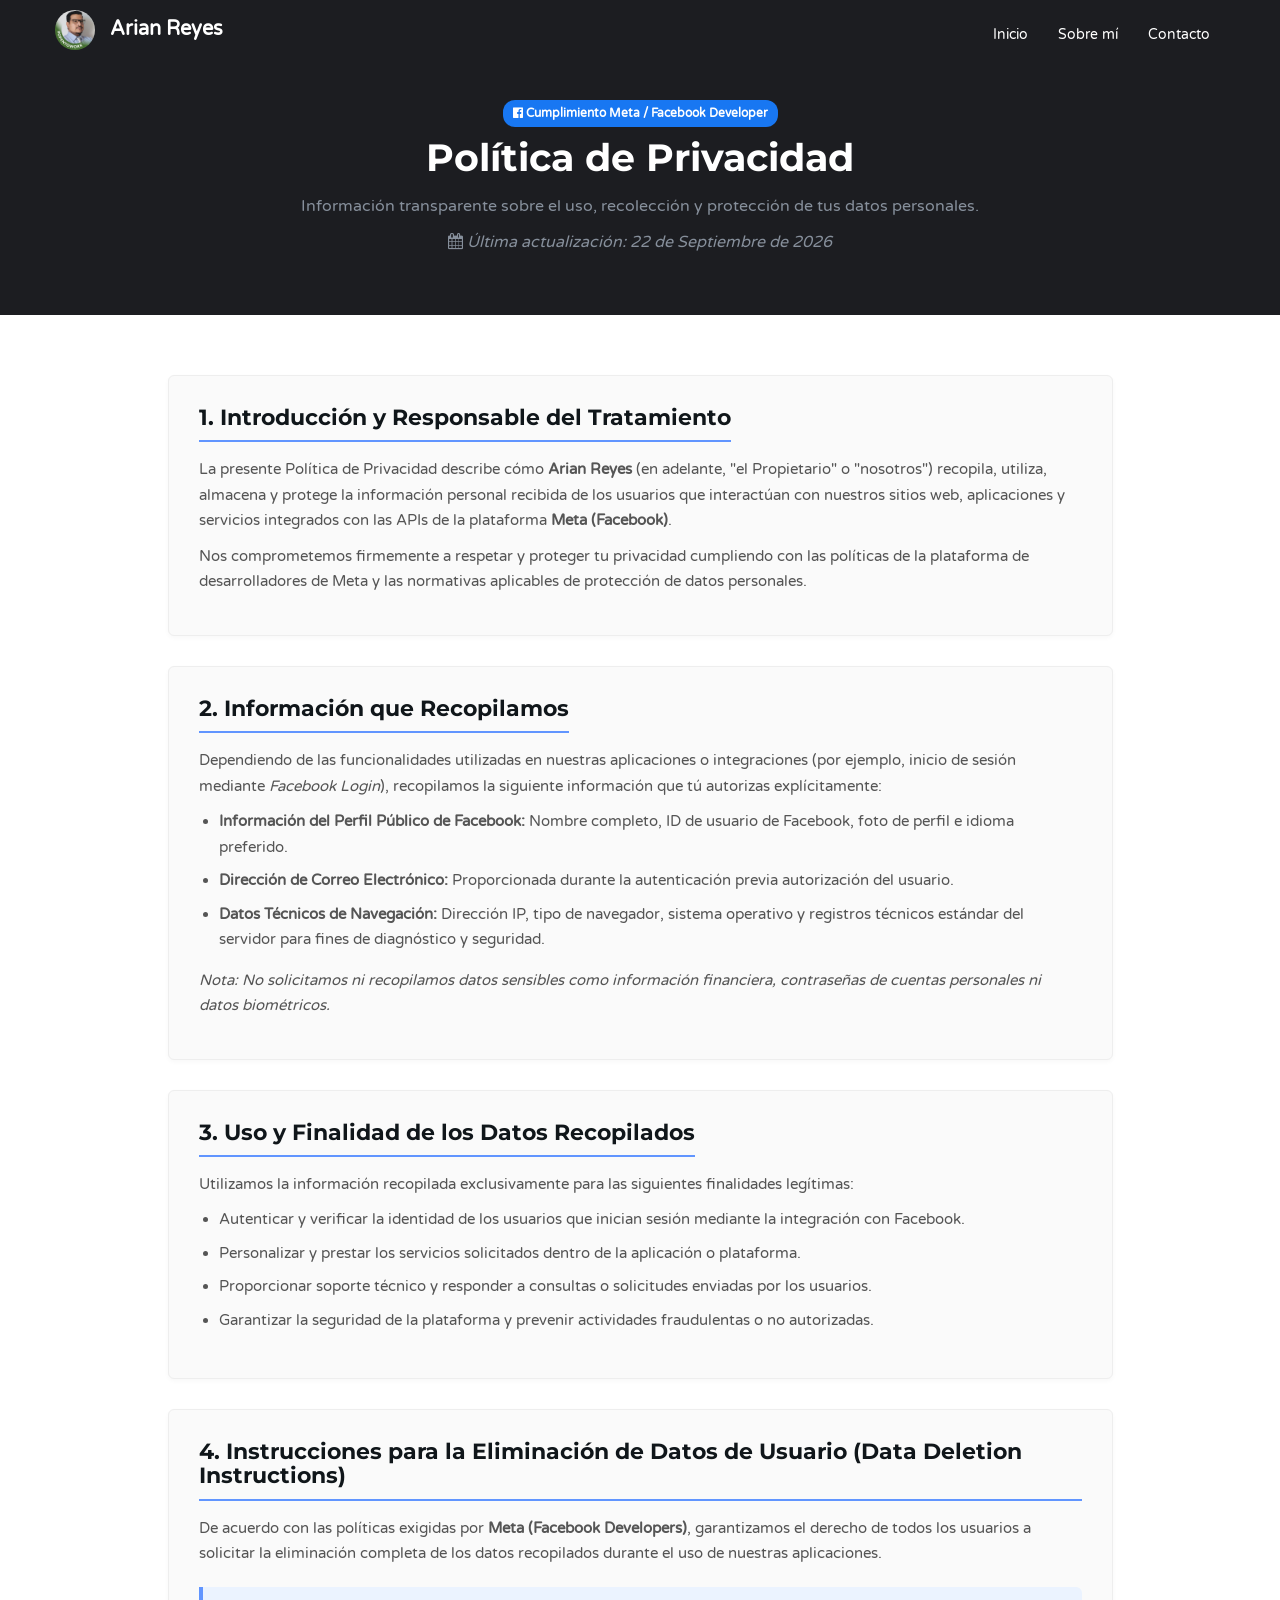
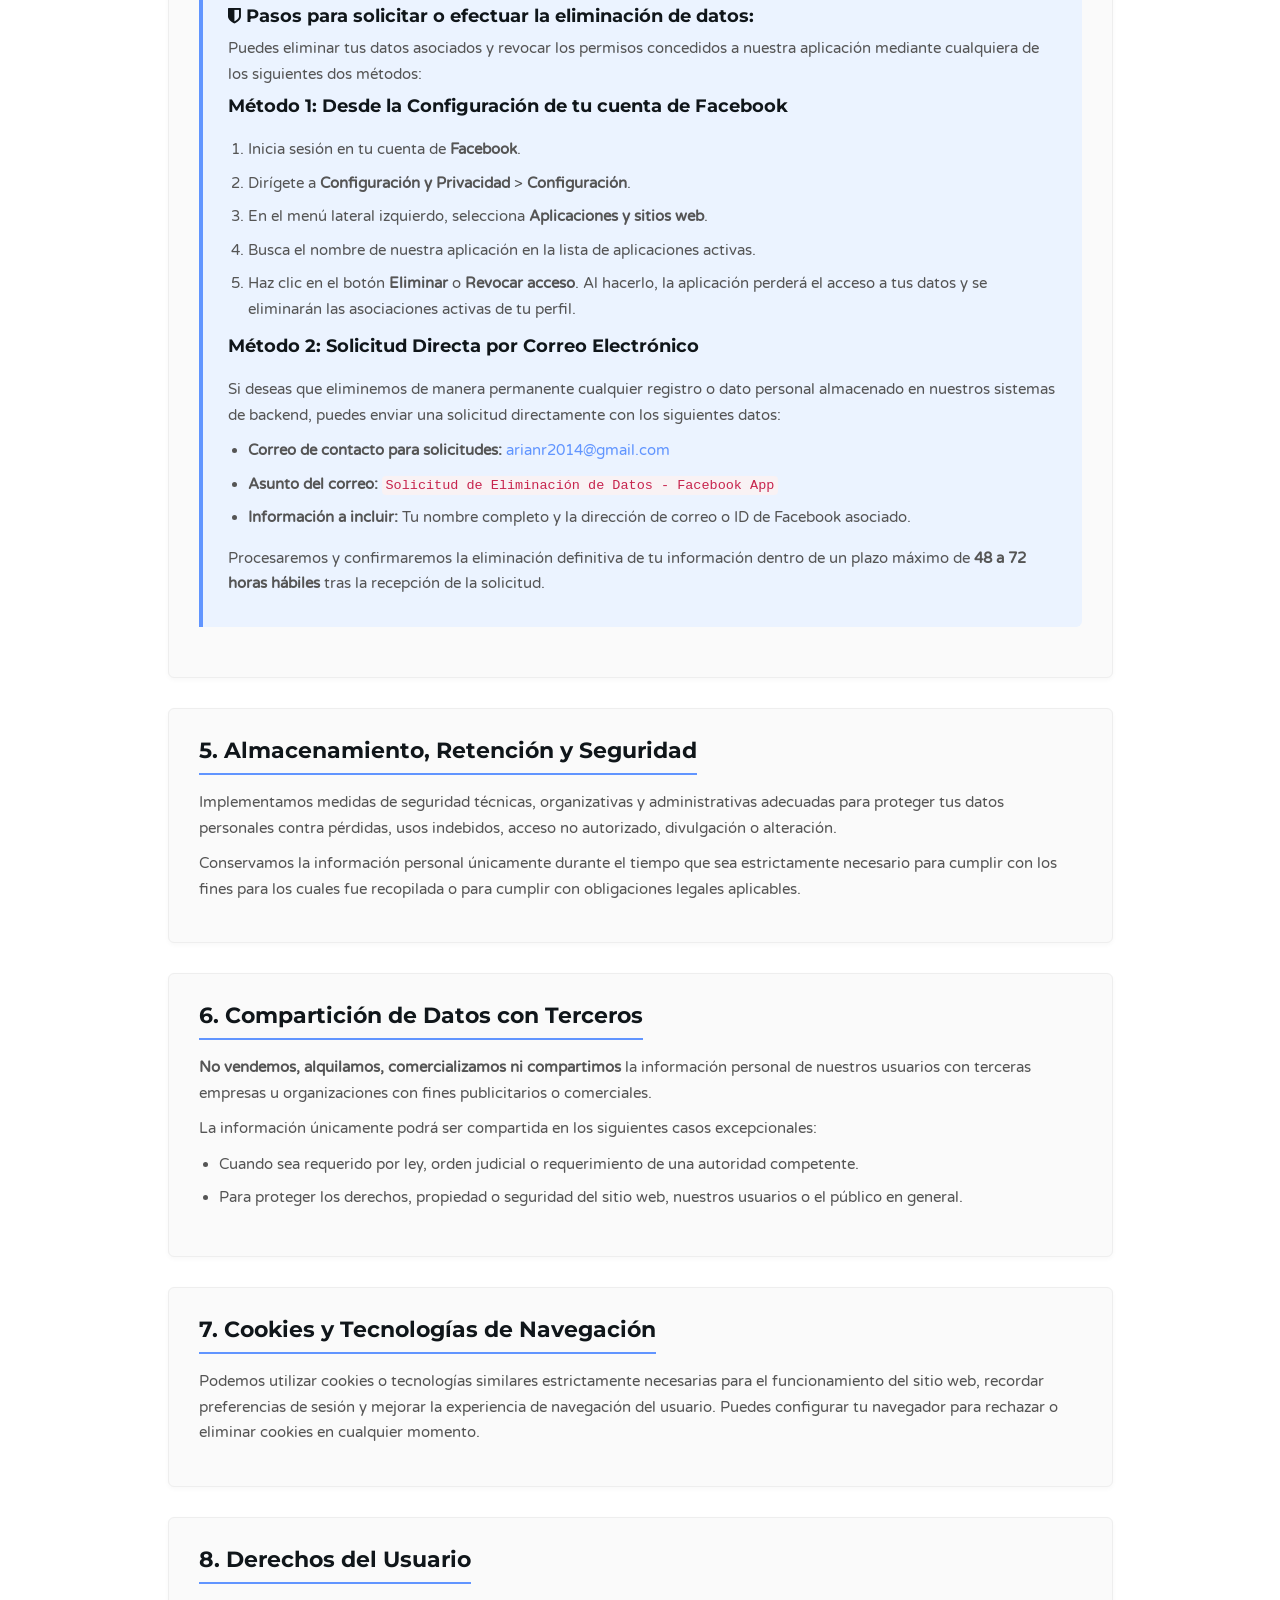
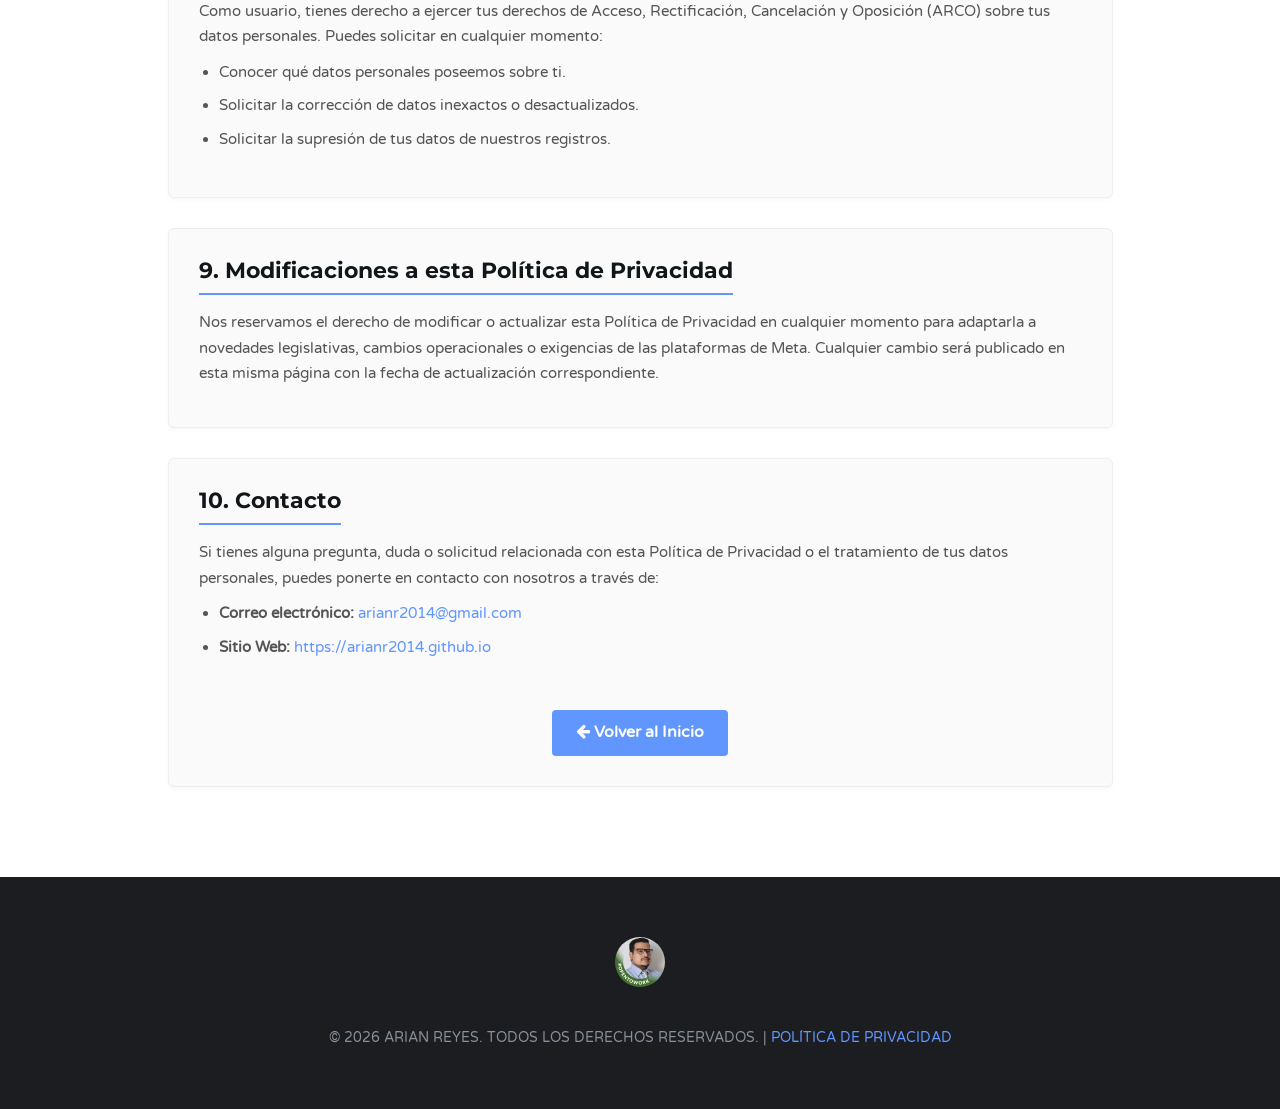
==== privacy-policy.html @ 88715444 "politicas" ====
<!DOCTYPE html>
<html lang="es">
<head>
    <meta charset="UTF-8">
    <meta http-equiv="X-UA-Compatible" content="IE=edge">
    <meta name="viewport" content="width=device-width, initial-scale=1">
    <meta name="description" content="Política de Privacidad y Términos de Protección de Datos para las aplicaciones e integraciones de Arian Reyes con la plataforma Facebook / Meta.">
    <meta name="robots" content="index, follow">
    <title>Política de Privacidad | Arian Reyes</title>

    <!-- Google font -->
    <link href="https://fonts.googleapis.com/css?family=Montserrat:400,700%7CVarela+Round" rel="stylesheet">

    <!-- Bootstrap -->
    <link type="text/css" rel="stylesheet" href="./css/bootstrap.min.css">

    <!-- Font Awesome Icon -->
    <link type="text/css" rel="stylesheet" href="./css/font-awesome.min.css">

    <!-- Custom stlylesheet -->
    <link type="text/css" rel="stylesheet" href="./css/style.css">

    <style>
        .privacy-header {
            padding: 100px 0 50px 0;
            background-color: #1C1D21;
            color: #FFF;
            text-align: center;
            position: relative;
        }

        .privacy-header h1 {
            color: #FFF;
            font-size: 38px;
            margin-bottom: 15px;
        }

        .privacy-header p {
            color: #868F9B;
            font-size: 16px;
        }

        .privacy-content {
            padding: 60px 0;
            background-color: #FFF;
        }

        .privacy-card {
            background: #FAFAFA;
            border: 1px solid #EEE;
            border-radius: 6px;
            padding: 30px;
            margin-bottom: 30px;
            box-shadow: 0 2px 5px rgba(0,0,0,0.03);
            transition: all 0.3s ease;
        }

        .privacy-card:hover {
            box-shadow: 0 5px 15px rgba(0,0,0,0.08);
        }

        .privacy-card h2 {
            font-size: 22px;
            color: #10161A;
            margin-bottom: 15px;
            padding-bottom: 10px;
            border-bottom: 2px solid #6195FF;
            display: inline-block;
        }

        .privacy-card h3 {
            font-size: 18px;
            color: #10161A;
            margin-top: 20px;
            margin-bottom: 10px;
        }

        .privacy-card p, .privacy-card li {
            color: #555;
            font-size: 15px;
            line-height: 1.7;
        }

        .privacy-card ul, .privacy-card ol {
            padding-left: 20px;
            margin-bottom: 15px;
        }

        .privacy-card ul li {
            list-style-type: disc;
            margin-bottom: 8px;
        }

        .privacy-card ol li {
            list-style-type: decimal;
            margin-bottom: 8px;
        }

        .meta-highlight-box {
            background-color: #EBF3FF;
            border-left: 4px solid #6195FF;
            padding: 20px 25px;
            margin: 20px 0;
            border-radius: 0 6px 6px 0;
        }

        .meta-highlight-box h3 {
            color: #10161A;
            margin-top: 0;
        }

        .badge-meta {
            background-color: #1877F2;
            color: #FFF;
            padding: 4px 10px;
            border-radius: 12px;
            font-size: 12px;
            font-weight: 600;
            display: inline-block;
            margin-bottom: 10px;
        }

        .last-updated {
            font-style: italic;
            color: #868F9B;
            font-size: 14px;
            margin-top: 10px;
        }

        .btn-custom-back {
            background-color: #6195FF;
            color: #FFF !important;
            padding: 10px 24px;
            border-radius: 4px;
            font-weight: 700;
            display: inline-block;
            margin-top: 20px;
            transition: background-color 0.2s ease;
        }

        .btn-custom-back:hover {
            background-color: #447BE6;
        }
    </style>
</head>

<body>
    <!-- Header / Navbar -->
    <header>
        <nav id="nav" class="navbar navbar-default navbar-fixed-top" style="background-color: #1C1D21; padding: 10px 0;">
            <div class="container">
                <div class="navbar-header">
                    <!-- Logo -->
                    <div class="navbar-brand">
                        <a href="./index.html" style="color: #FFF; font-weight: 700; font-size: 20px; text-decoration: none;">
                            <img class="logo" src="./img/arianreyes.jpg" alt="Arian Reyes" style="max-height: 40px; border-radius: 50%; display: inline-block; margin-right: 10px;">
                            Arian Reyes
                        </a>
                    </div>
                </div>

                <!-- Navigation links -->
                <ul class="main-nav nav navbar-nav navbar-right">
                    <li><a href="./index.html#home" style="color: #FFF;">Inicio</a></li>
                    <li><a href="./index.html#about" style="color: #FFF;">Sobre mí</a></li>
                    <li><a href="./index.html#contact" style="color: #FFF;">Contacto</a></li>
                </ul>
            </div>
        </nav>
    </header>

    <!-- Page Title Header -->
    <div class="privacy-header">
        <div class="container">
            <span class="badge-meta"><i class="fa fa-facebook-official"></i> Cumplimiento Meta / Facebook Developer</span>
            <h1>Política de Privacidad</h1>
            <p>Información transparente sobre el uso, recolección y protección de tus datos personales.</p>
            <p class="last-updated"><i class="fa fa-calendar"></i> Última actualización: 22 de Septiembre de 2026</p>
        </div>
    </div>

    <!-- Main Content -->
    <div class="privacy-content">
        <div class="container">
            <div class="row">
                <div class="col-md-10 col-md-offset-1">

                    <!-- Section 1 -->
                    <div class="privacy-card" id="introduccion">
                        <h2>1. Introducción y Responsable del Tratamiento</h2>
                        <p>La presente Política de Privacidad describe cómo <strong>Arian Reyes</strong> (en adelante, "el Propietario" o "nosotros") recopila, utiliza, almacena y protege la información personal recibida de los usuarios que interactúan con nuestros sitios web, aplicaciones y servicios integrados con las APIs de la plataforma <strong>Meta (Facebook)</strong>.</p>
                        <p>Nos comprometemos firmemente a respetar y proteger tu privacidad cumpliendo con las políticas de la plataforma de desarrolladores de Meta y las normativas aplicables de protección de datos personales.</p>
                    </div>

                    <!-- Section 2 -->
                    <div class="privacy-card" id="datos-recopilados">
                        <h2>2. Información que Recopilamos</h2>
                        <p>Dependiendo de las funcionalidades utilizadas en nuestras aplicaciones o integraciones (por ejemplo, inicio de sesión mediante <em>Facebook Login</em>), recopilamos la siguiente información que tú autorizas explícitamente:</p>
                        <ul>
                            <li><strong>Información del Perfil Público de Facebook:</strong> Nombre completo, ID de usuario de Facebook, foto de perfil e idioma preferido.</li>
                            <li><strong>Dirección de Correo Electrónico:</strong> Proporcionada durante la autenticación previa autorización del usuario.</li>
                            <li><strong>Datos Técnicos de Navegación:</strong> Dirección IP, tipo de navegador, sistema operativo y registros técnicos estándar del servidor para fines de diagnóstico y seguridad.</li>
                        </ul>
                        <p><em>Nota: No solicitamos ni recopilamos datos sensibles como información financiera, contraseñas de cuentas personales ni datos biométricos.</em></p>
                    </div>

                    <!-- Section 3 -->
                    <div class="privacy-card" id="uso-informacion">
                        <h2>3. Uso y Finalidad de los Datos Recopilados</h2>
                        <p>Utilizamos la información recopilada exclusivamente para las siguientes finalidades legítimas:</p>
                        <ul>
                            <li>Autenticar y verificar la identidad de los usuarios que inician sesión mediante la integración con Facebook.</li>
                            <li>Personalizar y prestar los servicios solicitados dentro de la aplicación o plataforma.</li>
                            <li>Proporcionar soporte técnico y responder a consultas o solicitudes enviadas por los usuarios.</li>
                            <li>Garantizar la seguridad de la plataforma y prevenir actividades fraudulentas o no autorizadas.</li>
                        </ul>
                    </div>

                    <!-- Section 4 - Facebook Meta Required Data Deletion -->
                    <div class="privacy-card" id="eliminacion-datos">
                        <h2>4. Instrucciones para la Eliminación de Datos de Usuario (Data Deletion Instructions)</h2>
                        <p>De acuerdo con las políticas exigidas por <strong>Meta (Facebook Developers)</strong>, garantizamos el derecho de todos los usuarios a solicitar la eliminación completa de los datos recopilados durante el uso de nuestras aplicaciones.</p>
                        
                        <div class="meta-highlight-box">
                            <h3><i class="fa fa-shield"></i> Pasos para solicitar o efectuar la eliminación de datos:</h3>
                            <p>Puedes eliminar tus datos asociados y revocar los permisos concedidos a nuestra aplicación mediante cualquiera de los siguientes dos métodos:</p>

                            <h4>Método 1: Desde la Configuración de tu cuenta de Facebook</h4>
                            <ol>
                                <li>Inicia sesión en tu cuenta de <strong>Facebook</strong>.</li>
                                <li>Dirígete a <strong>Configuración y Privacidad</strong> &gt; <strong>Configuración</strong>.</li>
                                <li>En el menú lateral izquierdo, selecciona <strong>Aplicaciones y sitios web</strong>.</li>
                                <li>Busca el nombre de nuestra aplicación en la lista de aplicaciones activas.</li>
                                <li>Haz clic en el botón <strong>Eliminar</strong> o <strong>Revocar acceso</strong>. Al hacerlo, la aplicación perderá el acceso a tus datos y se eliminarán las asociaciones activas de tu perfil.</li>
                            </ol>

                            <h4>Método 2: Solicitud Directa por Correo Electrónico</h4>
                            <p>Si deseas que eliminemos de manera permanente cualquier registro o dato personal almacenado en nuestros sistemas de backend, puedes enviar una solicitud directamente con los siguientes datos:</p>
                            <ul>
                                <li><strong>Correo de contacto para solicitudes:</strong> <a href="mailto:arianr2014@gmail.com">arianr2014@gmail.com</a></li>
                                <li><strong>Asunto del correo:</strong> <code>Solicitud de Eliminación de Datos - Facebook App</code></li>
                                <li><strong>Información a incluir:</strong> Tu nombre completo y la dirección de correo o ID de Facebook asociado.</li>
                            </ul>
                            <p>Procesaremos y confirmaremos la eliminación definitiva de tu información dentro de un plazo máximo de <strong>48 a 72 horas hábiles</strong> tras la recepción de la solicitud.</p>
                        </div>
                    </div>

                    <!-- Section 5 -->
                    <div class="privacy-card" id="almacenamiento-seguridad">
                        <h2>5. Almacenamiento, Retención y Seguridad</h2>
                        <p>Implementamos medidas de seguridad técnicas, organizativas y administrativas adecuadas para proteger tus datos personales contra pérdidas, usos indebidos, acceso no autorizado, divulgación o alteración.</p>
                        <p>Conservamos la información personal únicamente durante el tiempo que sea estrictamente necesario para cumplir con los fines para los cuales fue recopilada o para cumplir con obligaciones legales aplicables.</p>
                    </div>

                    <!-- Section 6 -->
                    <div class="privacy-card" id="terceros">
                        <h2>6. Compartición de Datos con Terceros</h2>
                        <p><strong>No vendemos, alquilamos, comercializamos ni compartimos</strong> la información personal de nuestros usuarios con terceras empresas u organizaciones con fines publicitarios o comerciales.</p>
                        <p>La información únicamente podrá ser compartida en los siguientes casos excepcionales:</p>
                        <ul>
                            <li>Cuando sea requerido por ley, orden judicial o requerimiento de una autoridad competente.</li>
                            <li>Para proteger los derechos, propiedad o seguridad del sitio web, nuestros usuarios o el público en general.</li>
                        </ul>
                    </div>

                    <!-- Section 7 -->
                    <div class="privacy-card" id="cookies">
                        <h2>7. Cookies y Tecnologías de Navegación</h2>
                        <p>Podemos utilizar cookies o tecnologías similares estrictamente necesarias para el funcionamiento del sitio web, recordar preferencias de sesión y mejorar la experiencia de navegación del usuario. Puedes configurar tu navegador para rechazar o eliminar cookies en cualquier momento.</p>
                    </div>

                    <!-- Section 8 -->
                    <div class="privacy-card" id="derechos-usuario">
                        <h2>8. Derechos del Usuario</h2>
                        <p>Como usuario, tienes derecho a ejercer tus derechos de Acceso, Rectificación, Cancelación y Oposición (ARCO) sobre tus datos personales. Puedes solicitar en cualquier momento:</p>
                        <ul>
                            <li>Conocer qué datos personales poseemos sobre ti.</li>
                            <li>Solicitar la corrección de datos inexactos o desactualizados.</li>
                            <li>Solicitar la supresión de tus datos de nuestros registros.</li>
                        </ul>
                    </div>

                    <!-- Section 9 -->
                    <div class="privacy-card" id="cambios-politica">
                        <h2>9. Modificaciones a esta Política de Privacidad</h2>
                        <p>Nos reservamos el derecho de modificar o actualizar esta Política de Privacidad en cualquier momento para adaptarla a novedades legislativas, cambios operacionales o exigencias de las plataformas de Meta. Cualquier cambio será publicado en esta misma página con la fecha de actualización correspondiente.</p>
                    </div>

                    <!-- Section 10 -->
                    <div class="privacy-card" id="contacto">
                        <h2>10. Contacto</h2>
                        <p>Si tienes alguna pregunta, duda o solicitud relacionada con esta Política de Privacidad o el tratamiento de tus datos personales, puedes ponerte en contacto con nosotros a través de:</p>
                        <ul>
                            <li><strong>Correo electrónico:</strong> <a href="mailto:arianr2014@gmail.com">arianr2014@gmail.com</a></li>
                            <li><strong>Sitio Web:</strong> <a href="https://arianr2014.github.io">https://arianr2014.github.io</a></li>
                        </ul>
                        
                        <div class="text-center" style="margin-top: 30px;">
                            <a href="./index.html" class="btn-custom-back"><i class="fa fa-arrow-left"></i> Volver al Inicio</a>
                        </div>
                    </div>

                </div>
            </div>
        </div>
    </div>

    <!-- Footer -->
    <footer id="footer" class="sm-padding bg-dark">
        <div class="container">
            <div class="row">
                <div class="col-md-12 text-center">
                    <div class="footer-logo">
                        <a href="./index.html"><img src="./img/arianreyes.jpg" alt="logo" style="max-height: 50px; border-radius: 50%;"></a>
                    </div>
                    <div class="footer-copyright" style="margin-top: 15px;">
                        <p style="color: #868F9B;">© 2026 Arian Reyes. Todos los derechos reservados. | <a href="./privacy-policy.html" style="color: #6195FF;">Política de Privacidad</a></p>
                    </div>
                </div>
            </div>
        </div>
    </footer>

    <!-- jQuery Plugins -->
    <script type="text/javascript" src="./js/jquery.min.js"></script>
    <script type="text/javascript" src="./js/bootstrap.min.js"></script>
</body>
</html>
---- css/style.css ----
/*
Theme Name:
Author: yaminncco

Colors:
	Body 		  : #868F9B
	Headers 	: #10161A
	Primary 	: #6195FF
	Dark      : #FCFCFF
	Grey 		  : #F4F4F4 #FAFAFA #EEE

Fonts: Montserrat Varela Round

Table OF Contents
------------------------------------
1 > General
2 > Logo
3 > Navigation
4 > Header
5 > About
6 > Portfolio
7 > Services
8 >  Why choose us
9 >  Numbers
10 > Pricing
11 > Testimonial
12 > Team
13 > Blog
14 > Blog post
15 > Blog sidebar
16 > Contact
17 > Footer
18 > Responsive
19 > Owl theme
20 > Back to top
21 > Preloader

------------------------------------*/

/*------------------------------------*\
	General
\*------------------------------------*/


/* -- typography -- */

body {
    font-family: 'Varela Round', sans-serif;
    font-size: 16px;
    line-height: 1.6;
    overflow-x: hidden;
    color: #868F9B;
}

h1, h2, h3, h4, h5, h6 {
    font-family: 'Montserrat', sans-serif;
    font-weight: 700;
    margin-top: 0px;
    margin-bottom: 20px;
    color: #10161A;
}

h1 {
    font-size: 54px;
}

h2 {
    font-size: 36px;
}

h3 {
    font-size: 21px;
}

h4 {
    font-size: 18px;
}

h5 {
    font-size: 16px;
}

a {
    color: #6195FF;
    text-decoration: none;
    -webkit-transition: 0.2s opacity;
    transition: 0.2s opacity;
}

a:hover, a:focus {
    text-decoration: none;
    outline: none;
    opacity: 0.8;
    color: #6195FF;
}

.main-color {
    color: #6195FF;
}

.white-text {
    color: #FFF;
}

::-moz-selection {
    background-color: #6195FF;
    color: #FFF;
}

::selection {
    background-color: #6195FF;
    color: #FFF;
}

ul, ol {
    margin: 0;
    padding: 0;
    list-style: none
}

/* -- section  -- */

.section {
    position: relative;
}

.md-padding {
    padding-top: 120px;
    padding-bottom: 120px;
}

.sm-padding {
    padding-top: 60px;
    padding-bottom: 60px;
}


/* --  background section  -- */

.bg-grey {
    background-color: #FAFAFA;
    border-top: 1px solid #EEE;
    border-bottom: 1px solid #EEE;
}

.bg-dark {
    background-color: #1C1D21;
}


/* --  background image section  -- */

.bg-img {
    position: absolute;
    left: 0;
    top: 0;
    right: 0;
    bottom: 0;
    z-index: -1;
    background-position: center;
    background-size: cover;
    background-attachment: fixed;
}

.bg-img .overlay {
    position: absolute;
    left: 0;
    top: 0;
    right: 0;
    bottom: 0;
    opacity: .8;
    background: #1C1D21;
}


/* --  section header  -- */

.section-header {
    position: relative;
    margin-bottom: 60px;
}

.section-header .title {
    text-transform: capitalize;
}

.title:after {
    content:"";
  	display:block;
  	height:4px;
  	width:40px;
  	background-color: #6195FF;
    margin-top: 20px;
}

.text-center .title:after {
    margin: 20px auto 0px;
}

/* --  Input  -- */

input[type="text"], input[type="email"], input[type="password"], input[type="number"], input[type="date"], input[type="url"], input[type="tel"], textarea {
    height: 40px;
    width: 100%;
    border: none;
	  background: #F4F4F4;
    border-bottom: 2px solid #EEE;
    color: #354052;
    padding: 0px 10px;
    opacity: 0.5;
    -webkit-transition: 0.2s border-color, 0.2s opacity;
    transition: 0.2s border-color, 0.2s opacity;
}

textarea {
    padding: 10px 10px;
    min-height: 80px;
    resize: vertical;
}

input[type="text"]:focus, input[type="email"]:focus, input[type="password"]:focus, input[type="number"]:focus, input[type="date"]:focus, input[type="url"]:focus, input[type="tel"]:focus, textarea:focus {
    border-color: #6195FF;
    opacity: 1;
}

/* --  Buttons  -- */

.main-btn, .white-btn, .outline-btn {
    display: inline-block;
    padding: 10px 35px;
    margin: 3px;
    border: 2px solid transparent;
    border-radius: 3px;
    -webkit-transition: 0.2s opacity;
    transition: 0.2s opacity;
}

.main-btn {
    background: #6195FF;
    color: #FFF;
}

.white-btn {
    background: #FFF;
    color: #10161A !important;
}

.outline-btn {
    background: transparent;
    color: #6195FF !important;
    border-color: #6195FF;
}

.main-btn:hover, .white-btn:hover, .outline-btn:hover {
    opacity: 0.8;
}


/*------------------------------------*\
	Logo
\*------------------------------------*/

.navbar-brand {
    padding: 0;
}

.navbar-brand .logo, .navbar-brand .logo-alt {
    max-height: 50px;
    display: block;
}

#nav:not(.nav-transparent):not(.fixed-nav) .navbar-brand .logo-alt {
	display: none;
}

#nav.nav-transparent:not(.fixed-nav) .navbar-brand .logo {
	display: none;
}

#nav.fixed-nav .navbar-brand .logo-alt {
    display: none;
}

@media only screen and (max-width: 767px) {
    #nav.nav-transparent .navbar-brand .logo-alt {
        display: none !important;
    }
    #nav.nav-transparent .navbar-brand .logo {
        display: block !important;
    }
}


/*------------------------------------*\
	Navigation
\*------------------------------------*/

#nav {
    padding: 10px 0px;
    background: #FFF;
    -webkit-transition: 0.2s padding;
    transition: 0.2s padding;
    z-index: 999;
}

#nav.navbar {
    border: none;
    border-radius: 0;
    margin-bottom: 0px;
}

#nav.fixed-nav {
    position: fixed;
    left: 0;
    right: 0;
    padding: 0px 0px;
    background-color: #FFF !important;
    border-bottom: 1px solid #EEE;
}

#nav.nav-transparent {
    background: transparent;
}


/* -- default nav -- */

@media only screen and (min-width: 768px) {
    .main-nav li {
        padding: 0px 15px;
    }
    .main-nav li a {
        font-size: 14px;
        -webkit-transition: 0.2s color;
        transition: 0.2s color;
    }
    .main-nav>li>a {
        color: #10161A;
        padding: 15px 0px;
    }
    #nav.nav-transparent:not(.fixed-nav) .main-nav>li>a {
        color: #fff;
    }
    .main-nav>li>a:hover, .main-nav>li>a:focus, .main-nav>li.active>a {
        background: transparent;
        color: #6195FF;
    }
    .main-nav>li>a:after {
        content: "";
        display: block;
        background-color: #6195FF;
        height: 2px;
        width: 0%;
        -webkit-transition: 0.2s width;
        transition: 0.2s width;
    }
    .main-nav>li>a:hover:after, .main-nav>li.active>a:after {
        width: 100%;
    }
    /* dropdown */
    .has-dropdown {
        position: relative;
    }
    .has-dropdown>a:before {
        font-family: 'FontAwesome';
        content: "\f054";
        font-size: 6px;
        margin-left: 6px;
        float: right;
        -webkit-transform: rotate(90deg);
        -ms-transform: rotate(90deg);
        transform: rotate(90deg);
        -webkit-transition: 0.2s transform;
        transition: 0.2s transform;
    }
    .dropdown {
        position: absolute;
        right: -50%;
        top: 0;
        background-color: #6195FF;
        width: 200px;
        -webkit-box-shadow: 0px 5px 5px -5px rgba(53, 64, 82, 0.2);
        box-shadow: 0px 5px 5px -5px rgba(53, 64, 82, 0.2);
        -webkit-transform: translateY(15px) translateX(50%);
        -ms-transform: translateY(15px) translateX(50%);
        transform: translateY(15px) translateX(50%);
        opacity: 0;
        visibility: hidden;
        -webkit-transition: 0.2s all;
        transition: 0.2s all;
    }
    .main-nav>.has-dropdown>.dropdown {
        top: 100%;
        right: 50%;
    }
    .main-nav>.has-dropdown>.dropdown .dropdown.dropdown-left {
        right: 150%;
    }
    .dropdown li a {
        display: block;
        color: #FFF;
        border-top: 1px solid rgba(250, 250, 250, 0.1);
        padding: 10px 0px;
    }
    .dropdown li:nth-child(1) a {
        border-top: none;
    }
    .has-dropdown:hover>.dropdown {
        opacity: 1;
        visibility: visible;
        -webkit-transform: translateY(0px) translateX(50%);
        -ms-transform: translateY(0px) translateX(50%);
        transform: translateY(0px) translateX(50%);
    }
    .has-dropdown:hover>a:before {
        -webkit-transform: rotate(0deg);
        -ms-transform: rotate(0deg);
        transform: rotate(0deg);
    }
    .nav-collapse {
        display: none;
    }
}


/* -- mobile nav -- */

@media only screen and (max-width: 767px) {
    #nav {
        padding: 0px 0px;
    }
    #nav.nav-transparent {
        background: #FFF;
    }
    .main-nav {
        position: fixed;
        right: 0;
        height: calc(100vh - 80px);
        -webkit-box-shadow: 0px 80px 0px 0px #1C1D21;
        box-shadow: 0px 80px 0px 0px #1C1D21;
        max-width: 250px;
        width: 0%;
        -webkit-transform: translateX(100%);
        -ms-transform: translateX(100%);
        transform: translateX(100%);
        margin: 0;
        overflow-y: auto;
        background: #1C1D21;
        -webkit-transition: 0.2s all;
        transition: 0.2s all;
    }
    #nav.open .main-nav {
        -webkit-transform: translateX(0%);
        -ms-transform: translateX(0%);
        transform: translateX(0%);
        width: 100%;
    }
    .main-nav li {
        border-top: 1px solid rgba(250, 250, 250, 0.1);
    }
    .main-nav li a {
        display: block;
        color: #FFF;
        -webkit-transition: 0.2s all;
        transition: 0.2s all;
    }
    .main-nav>li.active {
        border-left: 6px solid #6195FF;
    }
    .main-nav li a:hover, .main-nav li a:focus {
        background-color: #6195FF;
        color: #FFF;
        opacity: 1;
    }
    .has-dropdown>a:after {
        content: "\f054";
        font-family: 'FontAwesome';
        float: right;
        -webkit-transition: 0.2s -webkit-transform;
        transition: 0.2s -webkit-transform;
        transition: 0.2s transform;
        transition: 0.2s transform, 0.2s -webkit-transform;
    }
    .dropdown {
        opacity: 0;
        visibility: hidden;
        height: 0;
        background: rgba(250, 250, 250, 0.1);
    }
    .dropdown li a {
        padding: 6px 10px;
    }
    .has-dropdown.open-drop>a:after {
        -webkit-transform: rotate(90deg);
        -ms-transform: rotate(90deg);
        transform: rotate(90deg);
    }
    .has-dropdown.open-drop>.dropdown {
        opacity: 1;
        visibility: visible;
        height: auto;
        -webkit-transition: 0.2s all;
        transition: 0.2s all;
    }
}


/* -- nav btn collapse -- */

.nav-collapse {
    position: relative;
    float: right;
    width: 40px;
    height: 40px;
    margin-top: 5px;
    margin-right: 5px;
    cursor: pointer;
    z-index: 99999;
}

.nav-collapse span {
    display: block;
    -webkit-transform: translate(-50%, -50%);
    -ms-transform: translate(-50%, -50%);
    transform: translate(-50%, -50%);
    position: absolute;
    top: 50%;
    left: 50%;
    width: 25px;
}

.nav-collapse span:before, .nav-collapse span:after {
    content: "";
    display: block;
}

.nav-collapse span, .nav-collapse span:before, .nav-collapse span:after {
    height: 4px;
    background: #10161A;
    -webkit-transition: 0.2s all;
    transition: 0.2s all;
}

.nav-collapse span:before {
    -webkit-transform: translate(0%, 10px);
    -ms-transform: translate(0%, 10px);
    transform: translate(0%, 10px);
}

.nav-collapse span:after {
    -webkit-transform: translate(0%, -14px);
    -ms-transform: translate(0%, -14px);
    transform: translate(0%, -14px);
}

#nav.open .nav-collapse span {
    background: transparent;
}

#nav.open .nav-collapse span:before {
    -webkit-transform: translateY(0px) rotate(-135deg);
    -ms-transform: translateY(0px) rotate(-135deg);
    transform: translateY(0px) rotate(-135deg);
}

#nav.open .nav-collapse span:after {
    -webkit-transform: translateY(-4px) rotate(135deg);
    -ms-transform: translateY(-4px) rotate(135deg);
    transform: translateY(-4px) rotate(135deg);
}


/*------------------------------------*\
	Header
\*------------------------------------*/

header {
    position: relative;
}

#home {
    height: 100vh;
}

#home .home-wrapper {
    position: absolute;
    left: 0px;
    right: 0px;
    top: 50%;
    -webkit-transform: translateY(-50%);
    -ms-transform: translateY(-50%);
    transform: translateY(-50%);
    text-align: center;
}

.home-content h1 {
  text-transform: uppercase;
}
.home-content button {
  margin-top: 20px;
}

.header-wrapper h2 {
    display: inline-block;
    margin-bottom: 0px;
}

.header-wrapper .breadcrumb {
    float: right;
    background: transparent;
    margin-bottom: 0px;
}

.header-wrapper .breadcrumb .breadcrumb-item.active {
    color: #868F9B;
}

.breadcrumb>li+li:before {
    color: #868F9B;
}


/*------------------------------------*\
	About
\*------------------------------------*/

.about {
    position: relative;
    text-align: center;
    padding: 40px 20px;
    border: 1px solid #EEE;
    margin: 15px 0px;
}

.about i {
    font-size: 36px;
    color: #6195FF;
    margin-bottom: 20px;
}

.about:after {
    content: "";
    background-color: #1C1D21;
    position: absolute;
    left: 0;
    top: 0;
    bottom: 0;
    width: 0%;
    z-index: -1;
    -webkit-transition: 0.2s width;
    transition: 0.2s width;
}

.about:hover:after {
    width: 100%;
}

.about h3 {
    -webkit-transition: 0.2s color;
    transition: 0.2s color;
}

.about:hover h3 {
    color: #fff;
}


/*------------------------------------*\
	Portfolio
\*------------------------------------*/

.work {
    position: relative;
    padding: 20px;
}

.work>img {
  width: 100%;
}

.work .overlay {
    background: #1C1D21;
    position: absolute;
    top: 0px;
    left: 0px;
    right: 0px;
    bottom: 0px;
    opacity: 0;
    -webkit-transition: 0.2s opacity;
    transition: 0.2s opacity;
    -webkit-transition-delay: 0.2s;
    transition-delay: 0.2s;
}

.work:hover .overlay {
    -webkit-transition-delay: 0s;
    transition-delay: 0s;
    opacity: 0.8;
}

.work .work-content {
    position: absolute;
    left: 25px;
    right: 25px;
    top: 50%;
    text-align: center;
    -webkit-transform: translateY(-50%);
    -ms-transform: translateY(-50%);
    transform: translateY(-50%);
}

.work .work-content h3 {
    -webkit-transform: translateY(100%);
    -ms-transform: translateY(100%);
    transform: translateY(100%);
    opacity: 0;
    color: #FFF;
    margin-bottom: 10px;
    -webkit-transition: 0.2s all;
    transition: 0.2s all;
    -webkit-transition-delay: 0.1s;
    transition-delay: 0.1s;
}

.work:hover .work-content h3 {
    -webkit-transform: translateY(0%);
    -ms-transform: translateY(0%);
    transform: translateY(0%);
    opacity: 1;
    -webkit-transition-delay: 0.1s;
    transition-delay: 0.1s;
}

.work .work-content span {
    display: block;
    text-transform: uppercase;
    -webkit-transform: translateY(100%);
    -ms-transform: translateY(100%);
    transform: translateY(100%);
    opacity: 0;
    color: #6195FF;
    margin-bottom: 5px;
    -webkit-transition: 0.2s all;
    transition: 0.2s all;
    -webkit-transition-delay: 0.2s;
    transition-delay: 0.2s;
}

.work:hover .work-content span {
    -webkit-transform: translateY(0%);
    -ms-transform: translateY(0%);
    transform: translateY(0%);
    opacity: 1;
    -webkit-transition-delay: 0s;
    transition-delay: 0s;
}

.work .work-link {
    text-align: center;
    margin-top: 20px;
    opacity: 0;
    -webkit-transition: 0.2s opacity;
    transition: 0.2s opacity;
}

.work .work-link a {
    display: inline-block;
    width: 50px;
    height: 50px;
    background-color: #6195FF;
    color: #FFF;
    line-height: 50px;
    text-align: center;
}

.work:hover .work-link {
    -webkit-transition-delay: 0.2s;
    transition-delay: 0.2s;
    opacity: 1;
}


/*------------------------------------*\
	Services
\*------------------------------------*/

.service {
    position: relative;
    padding: 40px 20px 40px 70px;
    margin: 15px 0px;
    border: 1px solid #EEE;
}

.service i {
    position: absolute;
    left: 20px;
    text-align: center;
    font-size: 32px;
    color: #6195FF;
    border-radius: 50%;
}

.service:after {
    content: "";
    background-color: #1C1D21;
    position: absolute;
    left: 0;
    top: 0;
    bottom: 0;
    width: 0%;
    z-index: -1;
    -webkit-transition: 0.2s width;
    transition: 0.2s width;
}

.service:hover:after {
    width: 100%;
}

.service h3 {
  -webkit-transition: 0.2s color;
  transition: 0.2s color;
}

.service:hover h3 {
    color: #fff;
}

/*------------------------------------*\
	Why choose us
\*------------------------------------*/

.feature {
    margin: 15px 0px;
}
.feature i {
    float: left;
    padding: 5px;
    border-radius: 50%;
    color: #6195FF;
    border: 1px solid #6195FF;
    margin-right: 5px;
}

/*------------------------------------*\
	Numbers
\*------------------------------------*/

.number {
    text-align: center;
    margin: 15px 0px;
}

.number i {
    color: #6195FF;
    font-size: 36px;
    margin-bottom: 20px;
}

.number h3 {
    font-size: 36px;
    margin-bottom: 10px;
}


/*------------------------------------*\
	Pricing
\*------------------------------------*/

.pricing {
    position: relative;
    text-align: center;
    border: 1px solid #EEE;
    background-color: #FFF;
    z-index: 11;
    margin: 15px 0px;
}

.pricing::after {
    content: "";
    background-color: #1C1D21;
    position: absolute;
    left: 0;
    right: 0;
    top: 0;
    height: 0%;
    z-index: -1;
    -webkit-transition: 0.2s height;
    transition: 0.2s height;
}

.pricing:hover:after {
    height: 100%;
}

.pricing .price-head {
    position: relative;
    margin-bottom: 20px;
}

.pricing .price-title {
    display: block;
    padding: 40px 0px 20px;
    text-transform: uppercase;
    -webkit-transition: 0.2s color;
    transition: 0.2s color;
}

.pricing:hover .price-title {
    color: #6195FF;
}

.pricing .price {
    position: relative;
    width: 140px;
    height: 140px;
    line-height: 140px;
    text-align: center;
    margin: auto;
    border-radius: 50%;
    border: 2px solid #6195FF;
}

.pricing .price h3 {
  font-size: 42px;
  margin: 0px;
  -webkit-transition: 0.2s color;
  transition: 0.2s color;
  -webkit-transform: translateY(-50%);
      -ms-transform: translateY(-50%);
          transform: translateY(-50%);
  top: 50%;
  position: absolute;
  left: 0;
  right: 0;
}

.pricing:hover .price h3 {
    color: #fff;
}

.pricing .duration {
    display: block;
    font-size: 14px;
    text-transform: uppercase;
    color: #10161A;
    -webkit-transition: 0.2s color;
    transition: 0.2s color;
}

.pricing:hover .duration {
    color: #fff;
}

.pricing .price-btn {
    padding-top: 20px;
    padding-bottom: 40px;
}

/*------------------------------------*\
	Testimonial
\*------------------------------------*/

.testimonial {
    margin: 15px 0px;
}

.testimonial-meta {
    position: relative;
    padding-left: 90px;
    height: 70px;
    margin-bottom: 20px;
    padding-top: 10px;
}

.testimonial img {
    position: absolute;
    left: 0;
    top: 0;
    width: 70px !important;
    height: 70px !important;
    border-radius: 50%;
}

.testimonial h3 {
    margin-bottom: 5px;
}

.testimonial span {
    font-size: 14px;
    color: #6195FF;
    text-transform: uppercase;
}


/*------------------------------------*\
	Team
\*------------------------------------*/

.team {
    position: relative;
    background-color: #F4F4F4;
    padding: 40px 20px;
    margin: 15px 0px;
}

.team::after {
    content: "";
    background-color: #1C1D21;
    position: absolute;
    left: 0;
    right: 0;
    top: 0;
    height: 0%;
    z-index: 1;
    -webkit-transition: 0.2s height;
    transition: 0.2s height;
}

.team:hover:after {
    height: 100%;
}

.team-img {
    position: relative;
    margin-bottom: 20px;
    z-index: 11;
}

.team-img>img {
  width: 100%;
}

.team .overlay {
    background: #1C1D21;
    position: absolute;
    bottom: 0;
    left: 0;
    right: 0;
    top: 0;
    opacity: 0;
    -webkit-transition: 0.2s opacity;
    transition: 0.2s opacity;
}

.team:hover .overlay {
    opacity: 0.8;
}

.team .team-content {
    text-align: center;
    position: relative;
    z-index: 11;
}

.team .team-content h3 {
    margin-bottom: 10px;
    -webkit-transition: 0.2s color;
    transition: 0.2s color;
}

.team .team-content span {
    font-size: 14px;
    text-transform: uppercase;
    -webkit-transition: 0.2s color;
    transition: 0.2s color;
}

.team:hover .team-content h3 {
    color: #FFF;
}

.team:hover .team-content span {
    color: #6195FF;
}

.team .team-social {
    position: absolute;
    top: 0;
    right: 0;
    opacity: 0;
    -webkit-transition: 0.2s opacity;
    transition: 0.2s opacity;
}

.team .team-social a {
    display: block;
    line-height: 50px;
    width: 50px;
    text-align: center;
    background-color: #6195FF;
    color: #FFF;
}

.team:hover .team-social {
    opacity: 1;
}


/*------------------------------------*\
	Blog
\*------------------------------------*/

.blog {
    background-color: #FFF;
    margin: 15px 0px;
}

.blog .blog-content {
    padding: 20px 20px 40px;
}

.blog .blog-meta {
    margin-bottom: 20px;
}

.blog .blog-meta li {
    display: inline-block;
    font-size: 14px;
    color: #10161A;
    margin-right: 10px;
}

.blog .blog-meta li i {
    color: #6195FF;
    margin-right: 5px;
}

/*------------------------------------*\
	Blog post
\*------------------------------------*/

#main .blog .blog-content {
  padding: 20px 0px 0px;
}

#main .blog {
  margin-top: 0px;
}

/* -- blog tags -- */

.blog-tags {
    margin: 40px 0px;
}

.blog-tags h5 {
    margin-bottom: 0;
    display: inline-block;
}

.blog-tags a {
    display: inline-block;
    padding: 6px 13px;
    font-size: 14px;
    margin: 2px 0px;
    background: #F4F4F4;
    color: #10161A;
}

.blog-tags a:hover {
  color: #FFF;
  background-color: #6195FF;
}

.blog-tags a i {
    margin-right: 3px;
    color: #6195FF;
}

.blog-tags a:hover i {
  color: #FFF;
}


/* -- blog author -- */

.blog-author {
    margin: 40px 0px;
}

.blog-author .media .media-left {
    padding-right: 20px;
}

.blog-author .media {
    padding: 20px;
    border: 1px solid #EEE;
}

.blog-author .media .media-heading {
    padding-bottom: 20px;
    margin-bottom: 20px;
    border-bottom: 1px solid #EEE;
}

.blog-author .media .media-heading h3 {
    display: inline-block;
    margin: 0;
    text-transform: uppercase;
}

.blog-author .media .media-heading .author-social {
  float: right;
}

.blog-author .author-social a {
    display: inline-block;
    width: 24px;
    height: 24px;
    text-align: center;
    line-height: 24px;
    border-radius: 3px;
    margin-left: 5px;
    color: #FFF;
    background-color: #6195FF;
}

/* -- blog comments -- */

.blog-comments {
    margin: 40px 0px;
}

.blog-comments .media {
    padding: 20px;
    background-color: #FFF;
    border-top: 1px solid #EEE;
    border-bottom: 0px;
    border-right: 1px solid #EEE;
    border-left: 1px solid #EEE;
    margin-top: 0px;
}

.blog-comments .media:first-child {
    border-bottom: 0px;
}

.blog-comments .media:last-child {
    border-bottom: 1px solid #EEE;
}

.blog-comments .media .media-left {
  padding-right: 20px;
}

.blog-comments .media .media-body .media-heading {
    text-transform: uppercase;
    margin-bottom:10px;
}

.blog-comments .media .media-body .media-heading .time {
    font-size: 12px;
    margin-left: 20px;
    font-weight: 400;
    color: #868F9B;
}

.blog-comments .media .media-body .media-heading .reply {
    float: right;
    margin: 0;
    font-size: 12px;
    text-transform: uppercase;
    font-weight: 400;
}

.blog-comments .media.author {
    background-color: #F4F4F4;
    border-color: #6195FF;
    border-bottom: 1px solid #6195FF;
}
.blog-comments .media.author>.media-body>.media-heading {
    color: #6195FF;
}

.blog-comments .media.author + .media {
    border-top: 0px;
}

/* blog reply form */

.reply-form {
    margin: 40px 0px;
}

.reply-form form .input, .reply-form form .input , .reply-form form textarea {
	margin-bottom:20px;
}

.reply-form form .input, .reply-form form .input {
    width: calc(50% - 10px);
    display: inline-block;
}

.reply-form form .input:nth-child(2) {
    margin-left: 15px;
}


/*------------------------------------*\
	Blog sidebar
\*------------------------------------*/

#aside .widget {
    margin-bottom: 40px;
}

.widget h3 {
  text-transform: uppercase;
}

/* -- search sidebar -- */

#aside .widget-search {
    position: relative;
}

#aside .widget-search .search-input {
    padding-right: 50px;
}

#aside .widget-search .search-btn {
    position: absolute;
    right: 0px;
	  bottom: 0px;
    width: 40px;
    height: 40px;
    border: none;
    line-height: 40px;
    background-color: transparent;
    color: #6195FF;
}

/* -- category sidebar -- */

.widget-category a {
    display: block;
    font-size: 14px;
    color: #354052;
    border-bottom: 1px solid #EEE;
    padding: 5px;
}

.widget-category a:nth-child(1) {
  border-top: 1px solid #EEE;
}

.widget-category a span {
    float: right;
    color: #6195FF;
}

.widget-category a:hover {
    color: #6195FF;
}

/* -- tags sidebar -- */

.widget-tags a {
  display: inline-block;
  padding: 6px 13px;
  font-size: 14px;
  margin: 2px 0px;
  background: #F4F4F4;
  color: #10161A;
}

.widget-tags a:hover {
  color: #FFF;
  background-color: #6195FF;
}

/* -- posts sidebar -- */

.widget-post {
    min-height: 70px;
    margin-bottom: 25px;
}

.widget-post img {
    display: block;
    float: left;
    margin-right: 10px;
    margin-top: 5px;
}

.widget-post a {
    display: block;
    color: #10161A;
}

.widget-post a:hover {
    color: #6195FF;
}

.widget-post .blog-meta {
    display: inline-block;
}

.widget-post .blog-meta li {
    display: inline-block;
    margin-right: 5px;
    color: #6195FF;
    font-size: 12px;
}

.widget-post li i {
    color: #6195FF;
    margin-right: 5px;
}



/*------------------------------------*\
	Contact
\*------------------------------------*/

.contact {
    margin: 15px 0px;
    text-align: center;
}

.contact i {
    font-size: 36px;
    color: #6195FF;
    margin-bottom: 20px;
}

.contact-form {
    text-align: center;
    margin-top: 40px;
}

.contact-form .input {
    margin-bottom: 20px;
}


.contact-form .input:nth-child(1), .contact-form .input:nth-child(2) {
    width: calc(50% - 10px);
}

.contact-form .input:nth-child(2) {
    margin-left: 15px;
}

/*------------------------------------*\
	Footer
\*------------------------------------*/

#footer {
    position: relative;
}

.footer-logo {
    text-align: center;
    margin-bottom: 40px;
}

.footer-logo>a>img {
    max-height: 80px;
}

.footer-follow {
    text-align: center;
    margin-bottom: 20px;
}

.footer-follow li {
    display: inline-block;
    margin-right: 10px;
    margin-bottom: 13px;
}

.footer-follow li a {
  display: inline-block;
  width: 50px;
  height: 50px;
  line-height: 50px;
  text-align: center;
  border-radius: 3px;
  background-color: #6195FF;
  color:#FFF;
}

.footer-copyright p {
    text-align: center;
    font-size: 14px;
    text-transform: uppercase;
    margin: 0;
}


/*------------------------------------*\
	Responsive
\*------------------------------------*/


@media only screen and (max-width: 991px) {}

@media only screen and (max-width: 767px) {
  .section-header h2.title {
  		font-size:31.5px;
	}

  .main-btn , .default-btn , .outline-btn , .white-btn  {
  		padding: 8px 22px;
  		font-size:14px;
	}

  .home-content h1 {
		font-size:36px;
	}

  .header-wrapper h2 {
      margin-bottom: 20px;
      text-align: center;
      display: block;
  }

  .header-wrapper .breadcrumb {
      float: none;
      text-align: center;
  }
}

@media only screen and (max-width: 480px) {
  #portfolio [class*='col-xs'] {
		  width:100%;
	}

  #numbers [class*='col-xs'] {
		  width:100%;
	}

  .contact-form .input:nth-child(1), .contact-form .input:nth-child(2) {
      width: 100%;
  }
  .contact-form .input:nth-child(2) {
      margin-left: 0px;
  }

  .reply-form form .input, .reply-form form .input {
      width: 100%;
  }
  .reply-form form .input:nth-child(2) {
      margin-left: 0px;
  }



  .blog-author .media .media-left {
      display: block;
      padding-right: 0;
      margin-bottom: 20px;
  }
  .blog-author .media {
      text-align: center;
  }
  .blog-author .media .media-heading .author-social {
      margin-top: 10px;
      float: none;
  }
  .blog-author .media .media-left img {
      margin: auto;
  }

  .blog-comments .media .media {
      margin:0px -15px;
  }
}



/*------------------------------------*\
	Owl theme
\*------------------------------------*/

/* -- dots -- */

.owl-theme .owl-dots .owl-dot span {
    border: none;
    background: #EEE;
    -webkit-transition: 0.2s all;
    transition: 0.2s all;
}

.owl-theme .owl-dots .owl-dot:hover span {
    background: #6195FF;
}
.owl-theme .owl-dots .owl-dot.active span {
	  background: #6195FF;
	  width:20px;
}

/* -- nav -- */

.owl-theme .owl-nav {
    opacity: 0;
    -webkit-transition: 0.2s opacity;
    transition: 0.2s opacity;
}

.owl-theme:hover .owl-nav {
    opacity: 1;
}

.owl-theme .owl-nav [class*='owl-'] {
    position: absolute;
    top: 50%;
    -webkit-transform: translateY(-50%);
        -ms-transform: translateY(-50%);
            transform: translateY(-50%);
    background: #6195FF;
    color: #FFF;
  	padding: 0px;
  	width: 50px;
  	height: 50px;
  	border-radius:3px;
  	line-height: 50px;
  	margin: 0;
}

.owl-theme .owl-prev {
    left: 0px;
}

.owl-theme .owl-next {
    right: 0px;
}

.owl-theme .owl-nav [class*='owl-']:hover {
    opacity: 0.8;
    background: #6195FF;
}


/*------------------------------------*\
	Back to top
\*------------------------------------*/

#back-to-top {
  	display:none;
  	position: fixed;
  	bottom: 20px;
  	right: 20px;
  	width: 50px;
  	height: 50px;
  	line-height: 50px;
  	text-align: center;
  	background: #6195FF;
  	border-radius:3px;
  	color: #FFF;
  	z-index: 9999;
    -webkit-transition: 0.2s opacity;
    transition: 0.2s opacity;
  	cursor: pointer;
}

#back-to-top:after {
    content: "\f106";
    font-family: 'FontAwesome';
}

#back-to-top:hover {
    opacity: 0.8;
}

/*------------------------------------*\
	Preloader
\*------------------------------------*/


#preloader {
    position: fixed;
    left: 0;
    top: 0;
    bottom: 0;
    right: 0;
    background-color: #FFF;
    z-index: 99999;
}

.preloader {
    position: absolute;
    left: 50%;
    top: 50%;
    -webkit-transform: translate(-50%, -50%);
        -ms-transform: translate(-50%, -50%);
            transform: translate(-50%, -50%);
}
.preloader span {
    display: inline-block;
    background-color: #6195FF;
    width: 25px;
    height: 25px;
    -webkit-animation: 1s preload ease-in-out infinite;
            animation: preload 1s ease-in-out infinite;
    -webkit-transform: scale(0);
        -ms-transform: scale(0);
            transform: scale(0);
    border-radius:50%;
}

.preloader span:nth-child(1) {
    -webkit-animation-delay: 0s;
            animation-delay: 0s;
}

.preloader span:nth-child(2) {
    -webkit-animation-delay: 0.1s;
            animation-delay: 0.1s;
}

.preloader span:nth-child(3) {
    -webkit-animation-delay: 0.1s;
            animation-delay: 0.1s;
}

.preloader span:nth-child(4) {
    -webkit-animation-delay: 0.2s;
            animation-delay: 0.2s;
}

@-webkit-keyframes preload {
	0% {
	   -webkit-transform:scale(0);
	           transform:scale(0);
	}
  50% {
    -webkit-transform:scale(1);
            transform:scale(1);
  }
  100% {
    -webkit-transform:scale(0);
            transform:scale(0);
  }
}

@keyframes preload {
	0% {
	   -webkit-transform:scale(0);
	           transform:scale(0);
	}
  50% {
    -webkit-transform:scale(1);
            transform:scale(1);
  }
  100% {
    -webkit-transform:scale(0);
            transform:scale(0);
  }
}
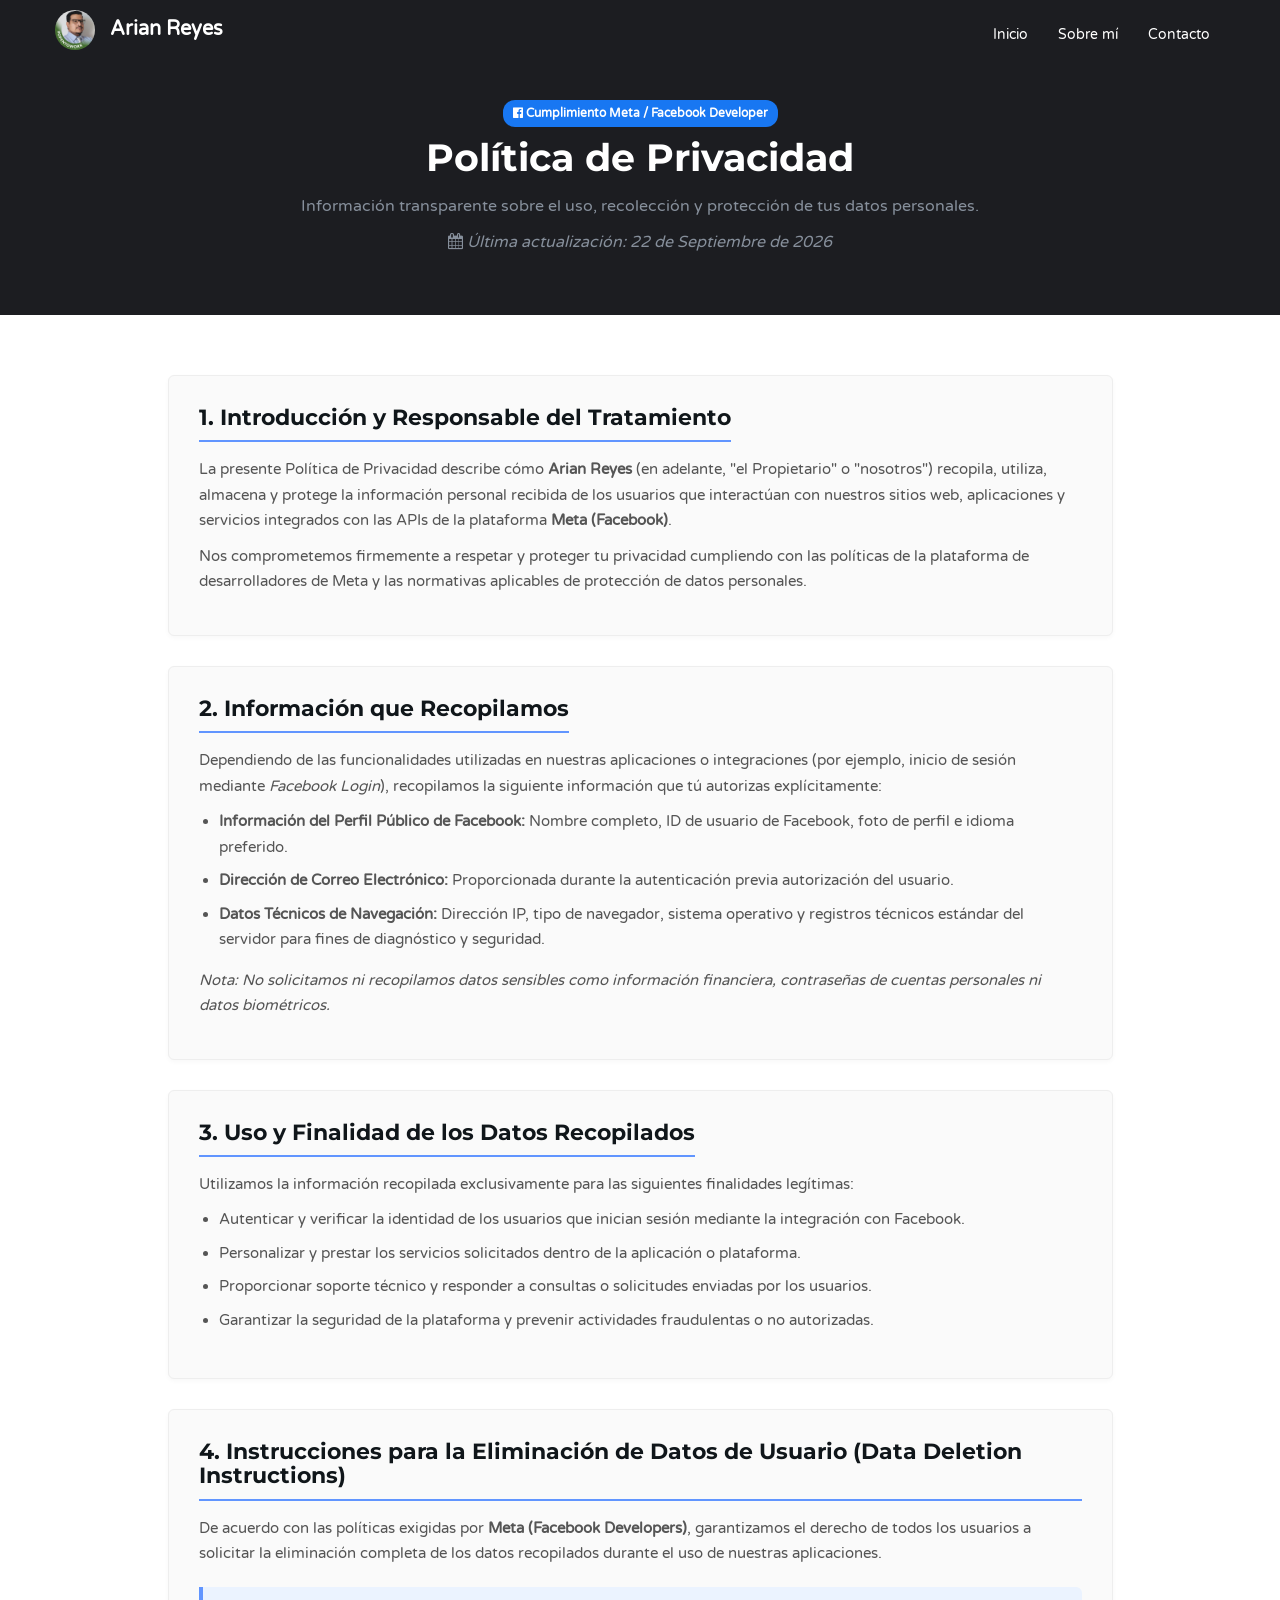
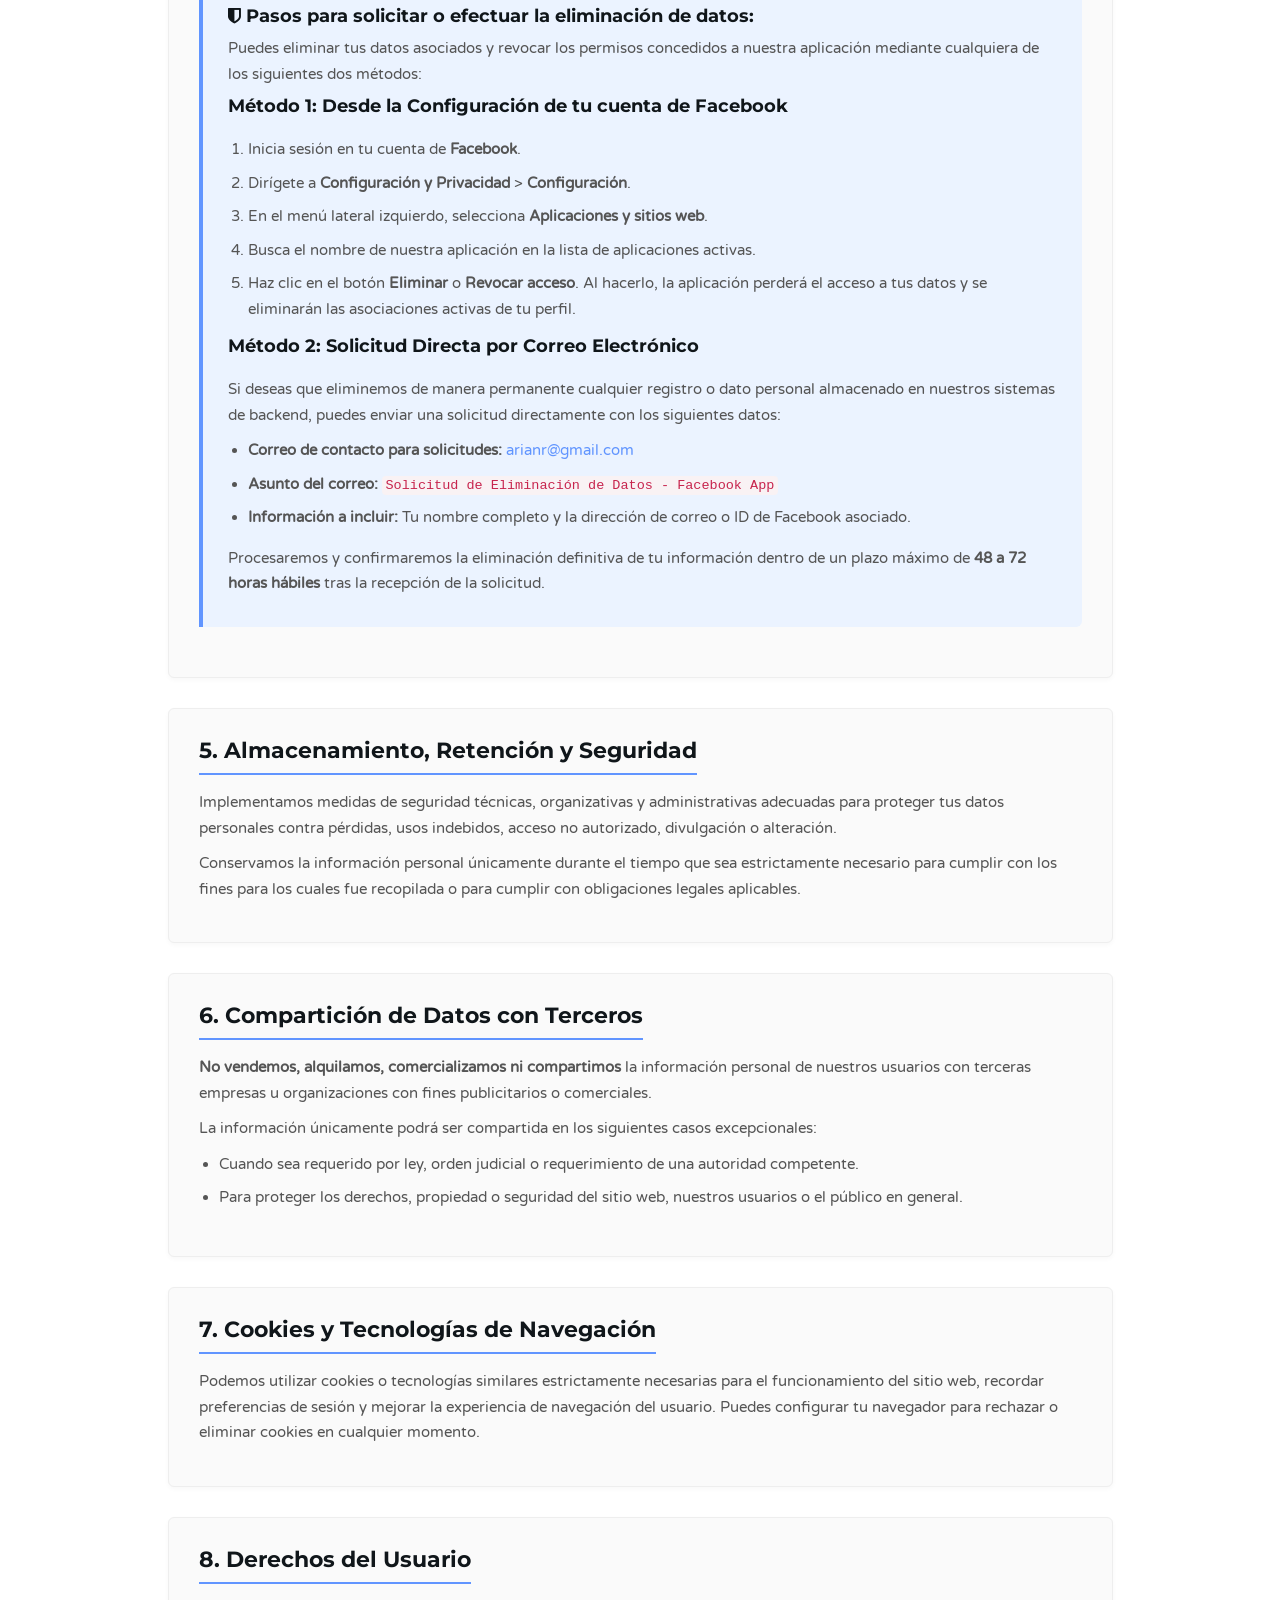
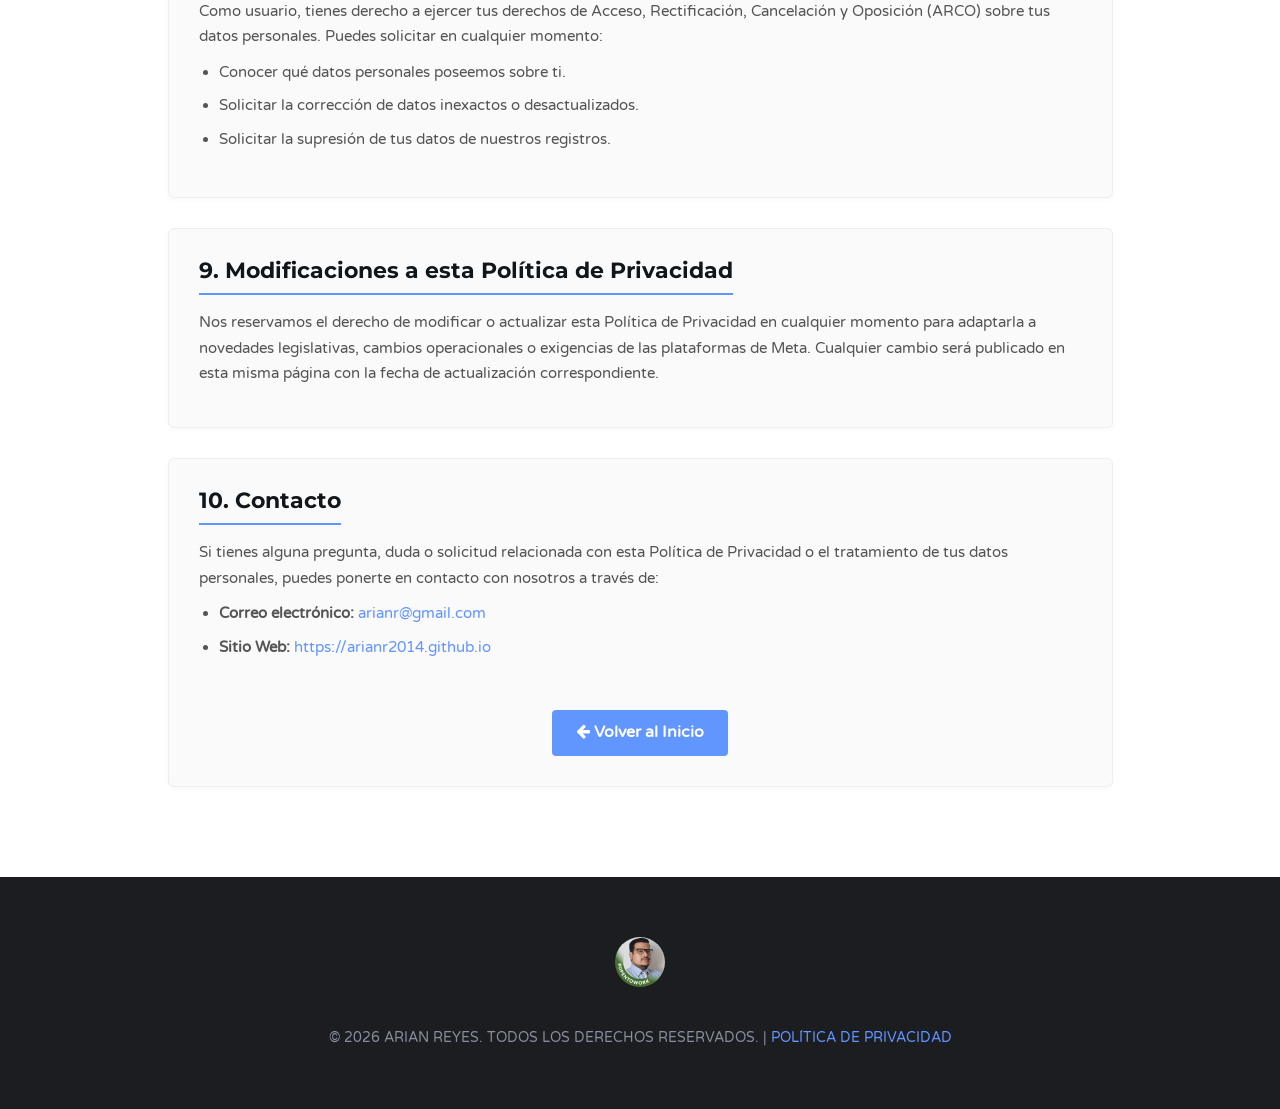
==== commit a00dbd56: "fix: update contact email to arianr@gmail.com in index and privacy policy" ====
--- a/privacy-policy.html
+++ b/privacy-policy.html
@@ -1,4 +1,4 @@
-<!DOCTYPE html>
+﻿<!DOCTYPE html>
 <html lang="es">
 <head>
     <meta charset="UTF-8">
@@ -237,7 +237,7 @@
                             <h4>Método 2: Solicitud Directa por Correo Electrónico</h4>
                             <p>Si deseas que eliminemos de manera permanente cualquier registro o dato personal almacenado en nuestros sistemas de backend, puedes enviar una solicitud directamente con los siguientes datos:</p>
                             <ul>
-                                <li><strong>Correo de contacto para solicitudes:</strong> <a href="mailto:arianr2014@gmail.com">arianr2014@gmail.com</a></li>
+                                <li><strong>Correo de contacto para solicitudes:</strong> <a href="mailto:arianr@gmail.com">arianr@gmail.com</a></li>
                                 <li><strong>Asunto del correo:</strong> <code>Solicitud de Eliminación de Datos - Facebook App</code></li>
                                 <li><strong>Información a incluir:</strong> Tu nombre completo y la dirección de correo o ID de Facebook asociado.</li>
                             </ul>
@@ -291,7 +291,7 @@
                         <h2>10. Contacto</h2>
                         <p>Si tienes alguna pregunta, duda o solicitud relacionada con esta Política de Privacidad o el tratamiento de tus datos personales, puedes ponerte en contacto con nosotros a través de:</p>
                         <ul>
-                            <li><strong>Correo electrónico:</strong> <a href="mailto:arianr2014@gmail.com">arianr2014@gmail.com</a></li>
+                            <li><strong>Correo electrónico:</strong> <a href="mailto:arianr@gmail.com">arianr@gmail.com</a></li>
                             <li><strong>Sitio Web:</strong> <a href="https://arianr2014.github.io">https://arianr2014.github.io</a></li>
                         </ul>
                         
